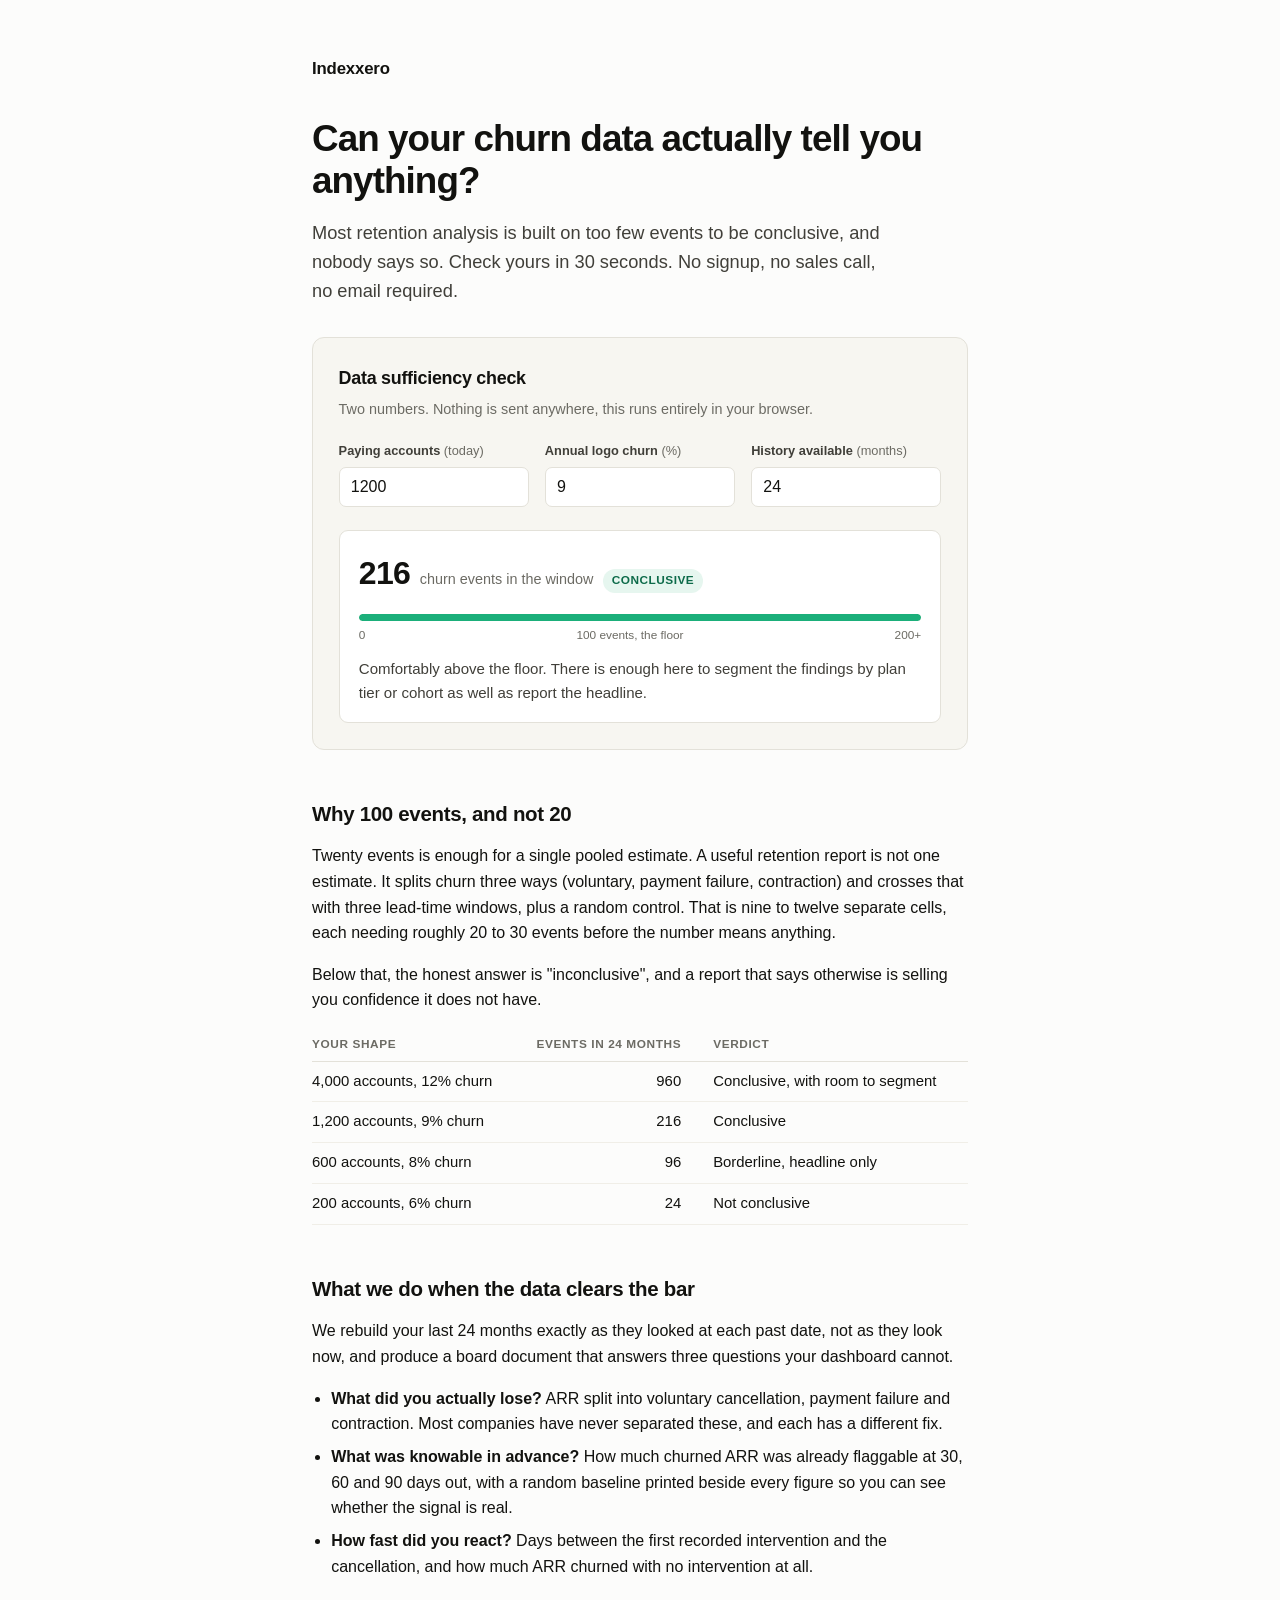
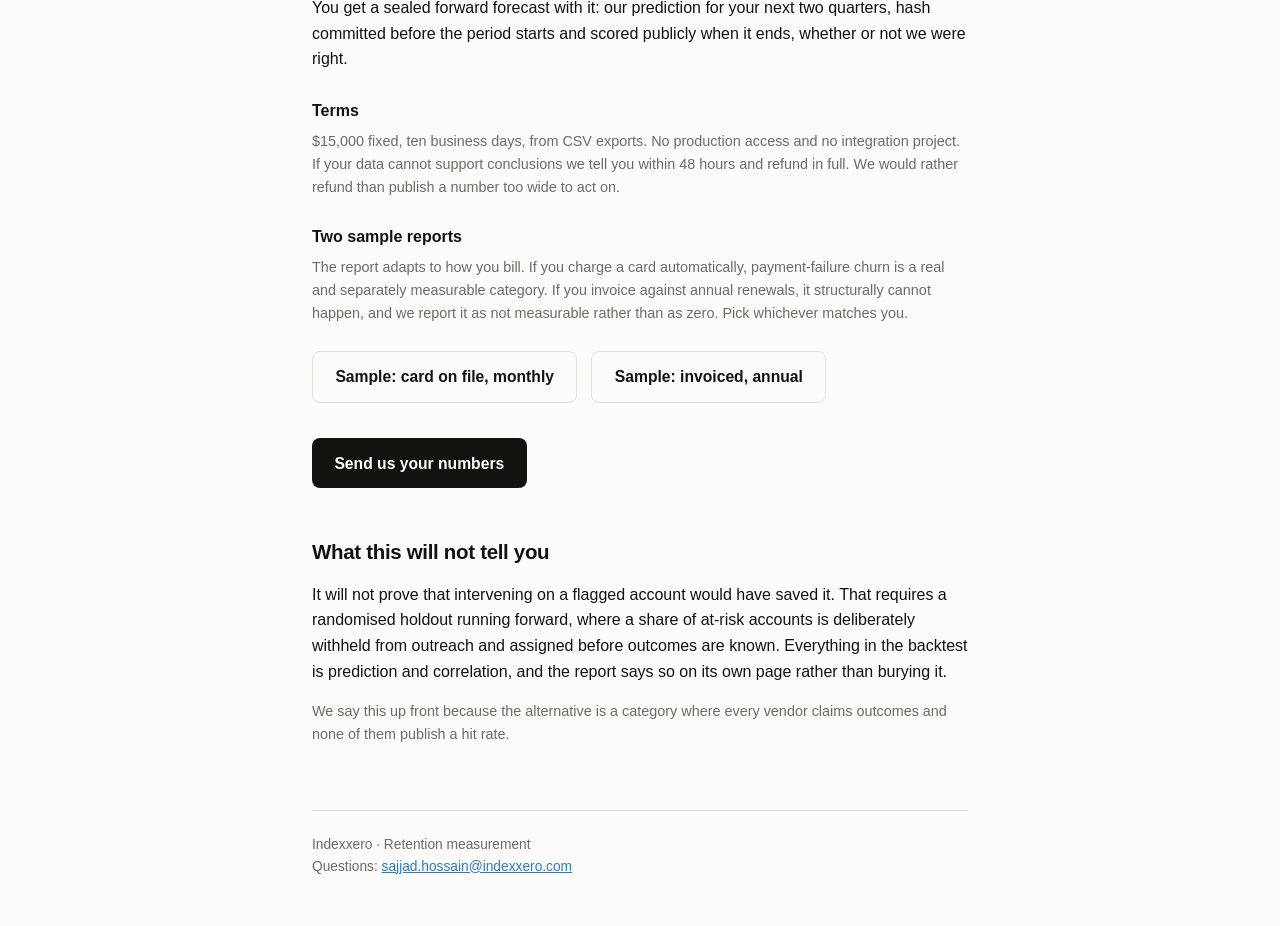
==== index.html @ 44b8d6c2 "Retention data check and the as-of demonstration Two static pages, no build step and no backend.    " ====
<!DOCTYPE html>
<html lang="en">
<head>
<meta charset="utf-8">
<meta name="viewport" content="width=device-width, initial-scale=1">
<title>Free Retention Data Check | Indexxero</title>
<meta name="description" content="Find out in 30 seconds whether your churn data can support a conclusive retention backtest. No signup, no sales call.">
<style>
  :root{
    --ink:#12120f; --ink-2:#403f39; --ink-3:#6c6b64;
    --rule:#e3e1d9; --rule-2:#f0eee7;
    --bg:#fcfcfb; --panel:#f7f6f1;
    --brand:#2a78d6; --good:#1baf7a; --warn:#eda100; --bad:#e34948;
  }
  *{box-sizing:border-box}
  body{
    margin:0; background:var(--bg); color:var(--ink);
    font:16px/1.6 ui-sans-serif,-apple-system,"Segoe UI",Roboto,Helvetica,Arial,sans-serif;
    -webkit-font-smoothing:antialiased;
  }
  .wrap{max-width:44rem; margin:0 auto; padding:0 1.5rem}
  header{padding:3.5rem 0 0}
  .brand{font-weight:700; letter-spacing:-.01em; font-size:1.05rem}
  h1{font-size:2.3rem; line-height:1.14; letter-spacing:-.025em; margin:2.2rem 0 1rem; font-weight:680}
  .lede{font-size:1.14rem; color:var(--ink-2); margin:0 0 2rem; max-width:36rem}
  h2{font-size:1.28rem; letter-spacing:-.015em; margin:3rem 0 .8rem; font-weight:650}
  h3{font-size:1rem; margin:1.6rem 0 .4rem; font-weight:650}
  p{margin:0 0 1rem}
  a{color:var(--brand)}

  .tool{
    background:var(--panel); border:1px solid var(--rule); border-radius:12px;
    padding:1.6rem; margin:2rem 0 2.5rem;
  }
  .tool h2{margin:0 0 .3rem; font-size:1.12rem}
  .tool .hint{color:var(--ink-3); font-size:.9rem; margin-bottom:1.3rem}
  .fields{display:flex; gap:1rem; flex-wrap:wrap}
  .field{flex:1 1 11rem}
  label{display:block; font-size:.8rem; font-weight:600; color:var(--ink-2); margin-bottom:.35rem}
  input[type=number]{
    width:100%; padding:.62rem .7rem; font-size:1rem; font-family:inherit;
    border:1px solid var(--rule); border-radius:7px; background:#fff; color:var(--ink);
  }
  input[type=number]:focus{outline:2px solid var(--brand); outline-offset:1px; border-color:var(--brand)}
  .unit{color:var(--ink-3); font-weight:400}

  .verdict{margin-top:1.4rem; padding:1.1rem 1.2rem; border-radius:9px; border:1px solid var(--rule); background:#fff}
  .verdict .row{display:flex; align-items:baseline; gap:.6rem; flex-wrap:wrap}
  .verdict .events{font-size:2rem; font-weight:680; letter-spacing:-.02em; font-variant-numeric:tabular-nums}
  .verdict .events-lab{color:var(--ink-3); font-size:.9rem}
  .tag{
    display:inline-block; padding:.16rem .55rem; border-radius:20px;
    font-size:.74rem; font-weight:700; letter-spacing:.04em; text-transform:uppercase;
  }
  .tag.go{background:#e6f6ef; color:#0d6b4a}
  .tag.thin{background:#fdf4e3; color:#7d5500}
  .tag.no{background:#fdeceb; color:#9c2726}
  .verdict p{margin:.7rem 0 0; font-size:.94rem; color:var(--ink-2)}
  .bar{height:7px; border-radius:4px; background:var(--rule-2); margin-top:.9rem; overflow:hidden}
  .bar span{display:block; height:100%; border-radius:4px; background:var(--brand); transition:width .28s ease}
  .scale{display:flex; justify-content:space-between; font-size:.74rem; color:var(--ink-3); margin-top:.35rem}

  ul{margin:.5rem 0 1rem; padding-left:1.2rem}
  li{margin-bottom:.45rem}
  .fine{font-size:.9rem; color:var(--ink-3)}

  .cta{
    display:inline-block; background:var(--ink); color:#fff; text-decoration:none;
    padding:.78rem 1.4rem; border-radius:8px; font-weight:600; font-size:.98rem; margin-top:.4rem;
  }
  .cta:hover{background:#000}
  .cta.secondary{background:transparent; color:var(--ink); border:1px solid var(--rule); margin-right:.6rem}
  .cta+.cta{margin-left:0}

  table{width:100%; border-collapse:collapse; margin:1rem 0 1.4rem; font-size:.93rem}
  th{text-align:left; font-size:.74rem; text-transform:uppercase; letter-spacing:.05em;
     color:var(--ink-3); border-bottom:1px solid var(--rule); padding:.4rem .6rem .4rem 0}
  td{padding:.5rem .6rem .5rem 0; border-bottom:1px solid var(--rule-2)}
  th.num, td.num{text-align:right; font-variant-numeric:tabular-nums; padding-right:2rem}

  footer{margin:4rem 0 3rem; padding-top:1.4rem; border-top:1px solid var(--rule);
         font-size:.86rem; color:var(--ink-3)}
  @media (max-width:520px){ h1{font-size:1.85rem} .fields{flex-direction:column} }
</style>
</head>
<body>
<div class="wrap">

<header>
  <div class="brand">Indexxero</div>
  <h1>Can your churn data actually tell you anything?</h1>
  <p class="lede">
    Most retention analysis is built on too few events to be conclusive, and nobody says so.
    Check yours in 30 seconds. No signup, no sales call, no email required.
  </p>
</header>

<div class="tool">
  <h2>Data sufficiency check</h2>
  <p class="hint">Two numbers. Nothing is sent anywhere, this runs entirely in your browser.</p>
  <div class="fields">
    <div class="field">
      <label for="accounts">Paying accounts <span class="unit">(today)</span></label>
      <input type="number" id="accounts" value="1200" min="1" step="10" inputmode="numeric">
    </div>
    <div class="field">
      <label for="churn">Annual logo churn <span class="unit">(%)</span></label>
      <input type="number" id="churn" value="9" min="0" max="100" step="0.5" inputmode="decimal">
    </div>
    <div class="field">
      <label for="months">History available <span class="unit">(months)</span></label>
      <input type="number" id="months" value="24" min="1" max="60" step="1" inputmode="numeric">
    </div>
  </div>

  <div class="verdict" id="verdict" aria-live="polite">
    <div class="row">
      <span class="events" id="events">216</span>
      <span class="events-lab">churn events in the window</span>
      <span class="tag go" id="tag">Conclusive</span>
    </div>
    <div class="bar"><span id="bar" style="width:100%"></span></div>
    <div class="scale"><span>0</span><span>100 events, the floor</span><span>200+</span></div>
    <p id="explain"></p>
  </div>
</div>

<h2>Why 100 events, and not 20</h2>
<p>
  Twenty events is enough for a single pooled estimate. A useful retention report is not one estimate.
  It splits churn three ways (voluntary, payment failure, contraction) and crosses that with three
  lead-time windows, plus a random control. That is nine to twelve separate cells, each needing
  roughly 20 to 30 events before the number means anything.
</p>
<p>
  Below that, the honest answer is "inconclusive", and a report that says otherwise is selling you
  confidence it does not have.
</p>

<table>
  <thead><tr><th>Your shape</th><th class="num">Events in 24 months</th><th>Verdict</th></tr></thead>
  <tbody>
    <tr><td>4,000 accounts, 12% churn</td><td class="num">960</td><td>Conclusive, with room to segment</td></tr>
    <tr><td>1,200 accounts, 9% churn</td><td class="num">216</td><td>Conclusive</td></tr>
    <tr><td>600 accounts, 8% churn</td><td class="num">96</td><td>Borderline, headline only</td></tr>
    <tr><td>200 accounts, 6% churn</td><td class="num">24</td><td>Not conclusive</td></tr>
  </tbody>
</table>

<h2>What we do when the data clears the bar</h2>
<p>
  We rebuild your last 24 months exactly as they looked at each past date, not as they look now, and
  produce a board document that answers three questions your dashboard cannot.
</p>
<ul>
  <li><strong>What did you actually lose?</strong> ARR split into voluntary cancellation, payment
      failure and contraction. Most companies have never separated these, and each has a different fix.</li>
  <li><strong>What was knowable in advance?</strong> How much churned ARR was already flaggable at 30,
      60 and 90 days out, with a random baseline printed beside every figure so you can see whether the
      signal is real.</li>
  <li><strong>How fast did you react?</strong> Days between the first recorded intervention and the
      cancellation, and how much ARR churned with no intervention at all.</li>
</ul>
<p>
  You get a sealed forward forecast with it: our prediction for your next two quarters, hash committed
  before the period starts and scored publicly when it ends, whether or not we were right.
</p>

<h3>Terms</h3>
<p class="fine">
  $15,000 fixed, ten business days, from CSV exports. No production access and no integration project.
  If your data cannot support conclusions we tell you within 48 hours and refund in full. We would
  rather refund than publish a number too wide to act on.
</p>

<h3>Two sample reports</h3>
<p class="fine" style="margin-bottom:1rem">
  The report adapts to how you bill. If you charge a card automatically, payment-failure churn is a real
  and separately measurable category. If you invoice against annual renewals, it structurally cannot
  happen, and we report it as not measurable rather than as zero. Pick whichever matches you.
</p>
<p style="margin-top:1.2rem">
  <a class="cta secondary" href="./Sample-Retention-Backtest.pdf">Sample: card on file, monthly</a>
  <a class="cta secondary" href="./Sample-Retention-Backtest-Invoice-Billed.pdf">Sample: invoiced, annual</a>
</p>

<p style="margin-top:1.8rem">
  <a class="cta" href="mailto:sajjad.hossain@indexxero.com?subject=Retention%20backtest%20enquiry&amp;body=Accounts%3A%20%0AAnnual%20logo%20churn%3A%20%0ABilling%20system%3A%20%0ACRM%3A%20">Send us your numbers</a>
</p>

<h2>What this will not tell you</h2>
<p>
  It will not prove that intervening on a flagged account would have saved it. That requires a
  randomised holdout running forward, where a share of at-risk accounts is deliberately withheld from
  outreach and assigned before outcomes are known. Everything in the backtest is prediction and
  correlation, and the report says so on its own page rather than burying it.
</p>
<p class="fine">
  We say this up front because the alternative is a category where every vendor claims outcomes and
  none of them publish a hit rate.
</p>

<footer>
  Indexxero · Retention measurement<br>
  Questions: <a href="mailto:sajjad.hossain@indexxero.com">sajjad.hossain@indexxero.com</a>
</footer>

</div>

<script>
(function(){
  var a=document.getElementById('accounts'),
      c=document.getElementById('churn'),
      m=document.getElementById('months'),
      ev=document.getElementById('events'),
      tag=document.getElementById('tag'),
      bar=document.getElementById('bar'),
      ex=document.getElementById('explain');

  function calc(){
    var accounts=Math.max(0,+a.value||0),
        churn=Math.max(0,+c.value||0)/100,
        months=Math.max(1,+m.value||24),
        events=Math.round(accounts*churn*(months/12));

    ev.textContent=events.toLocaleString();
    bar.style.width=Math.min(100,(events/200)*100)+'%';

    var cls,label,text;
    if(events>=200){
      cls='go'; label='Conclusive';
      text='Comfortably above the floor. There is enough here to segment the findings by plan tier or '
         + 'cohort as well as report the headline.';
      bar.style.background='#1baf7a';
    } else if(events>=100){
      cls='go'; label='Conclusive';
      text='Above the floor. Every cell in the report should be reportable, though segmenting further '
         + 'than the headline split may thin out.';
      bar.style.background='#2a78d6';
    } else if(events>=50){
      cls='thin'; label='Borderline';
      text='Enough for a headline finding, not enough to split three ways across three lead times. '
         + 'We would run it and tell you plainly which cells are too thin to report, or refund if too many are.';
      bar.style.background='#eda100';
    } else {
      cls='no'; label='Not conclusive';
      text='Below what any honest method can work with. A report on '+events+' events would be a story, '
         + 'not a measurement. Come back when the book is larger, or when you have more history.';
      bar.style.background='#e34948';
    }
    tag.className='tag '+cls;
    tag.textContent=label;
    ex.textContent=text;
  }
  [a,c,m].forEach(function(el){ el.addEventListener('input',calc); });
  calc();
})();
</script>
</body>
</html>
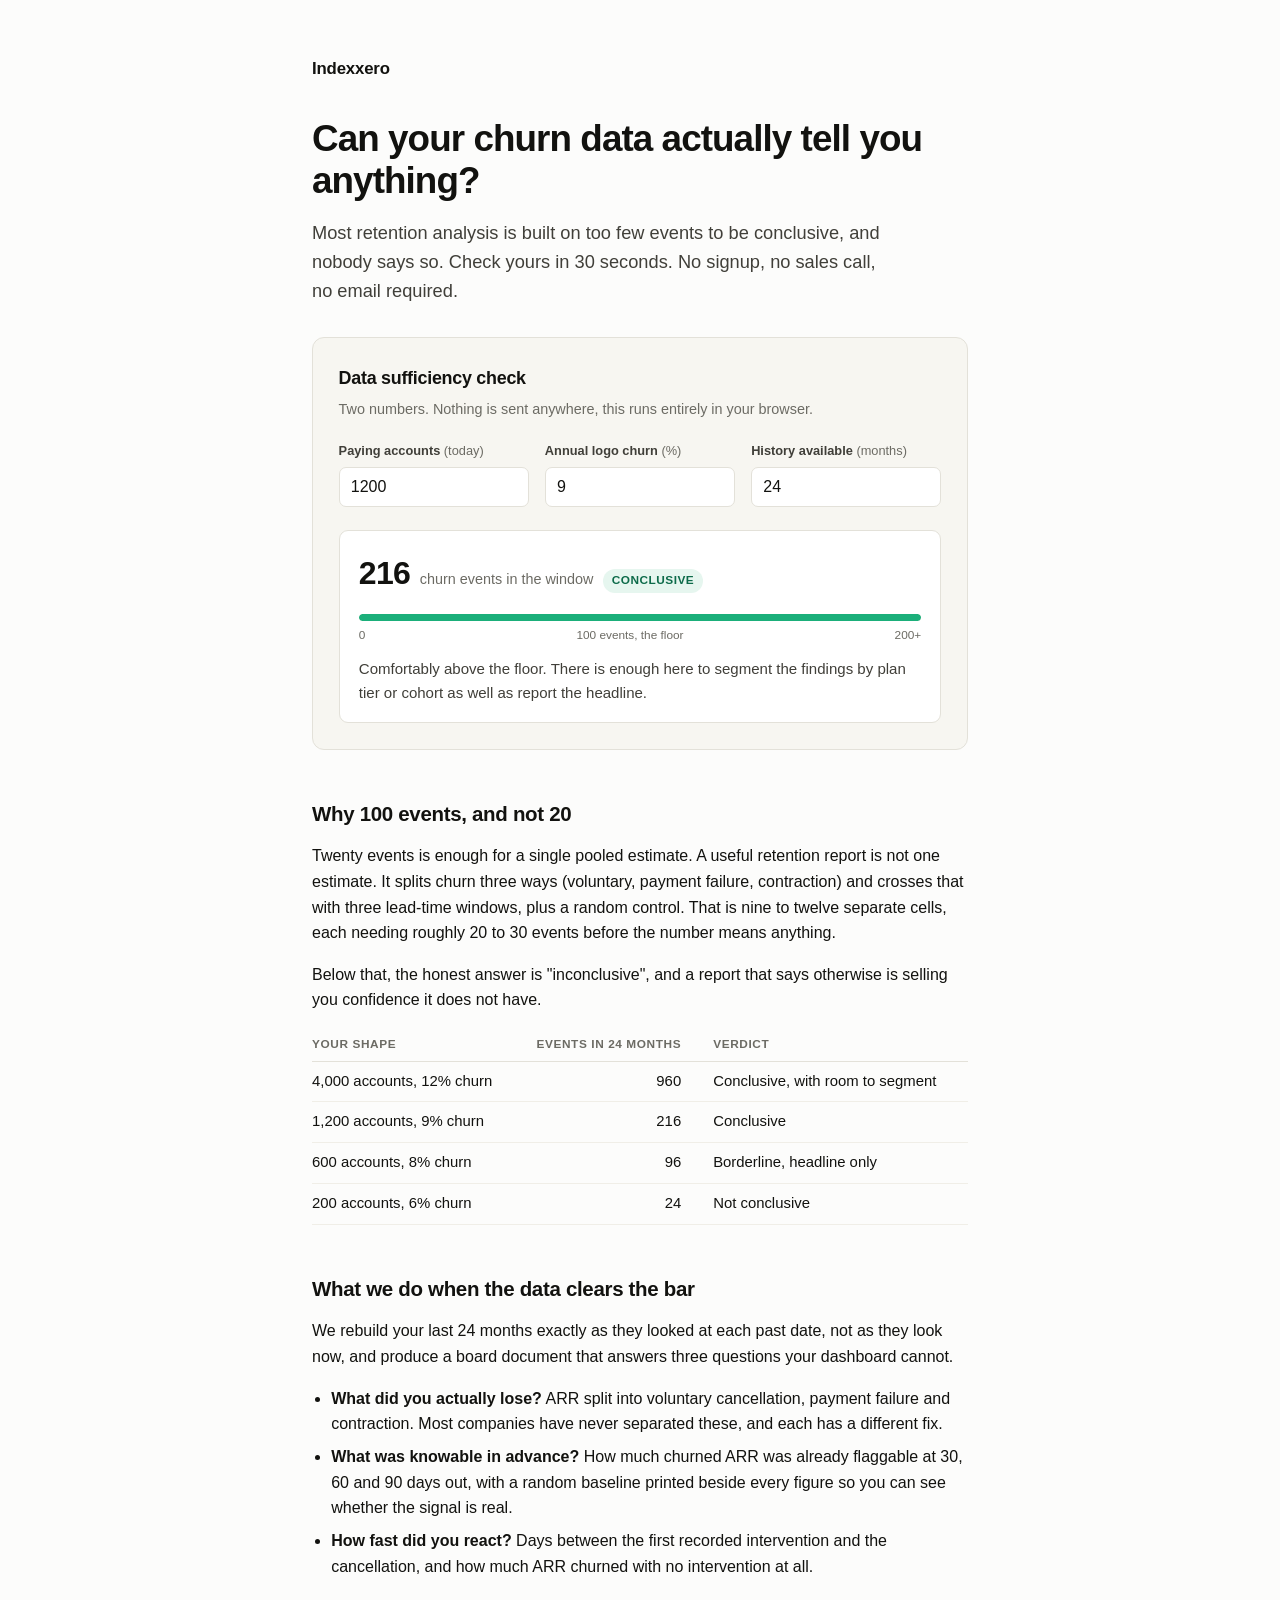
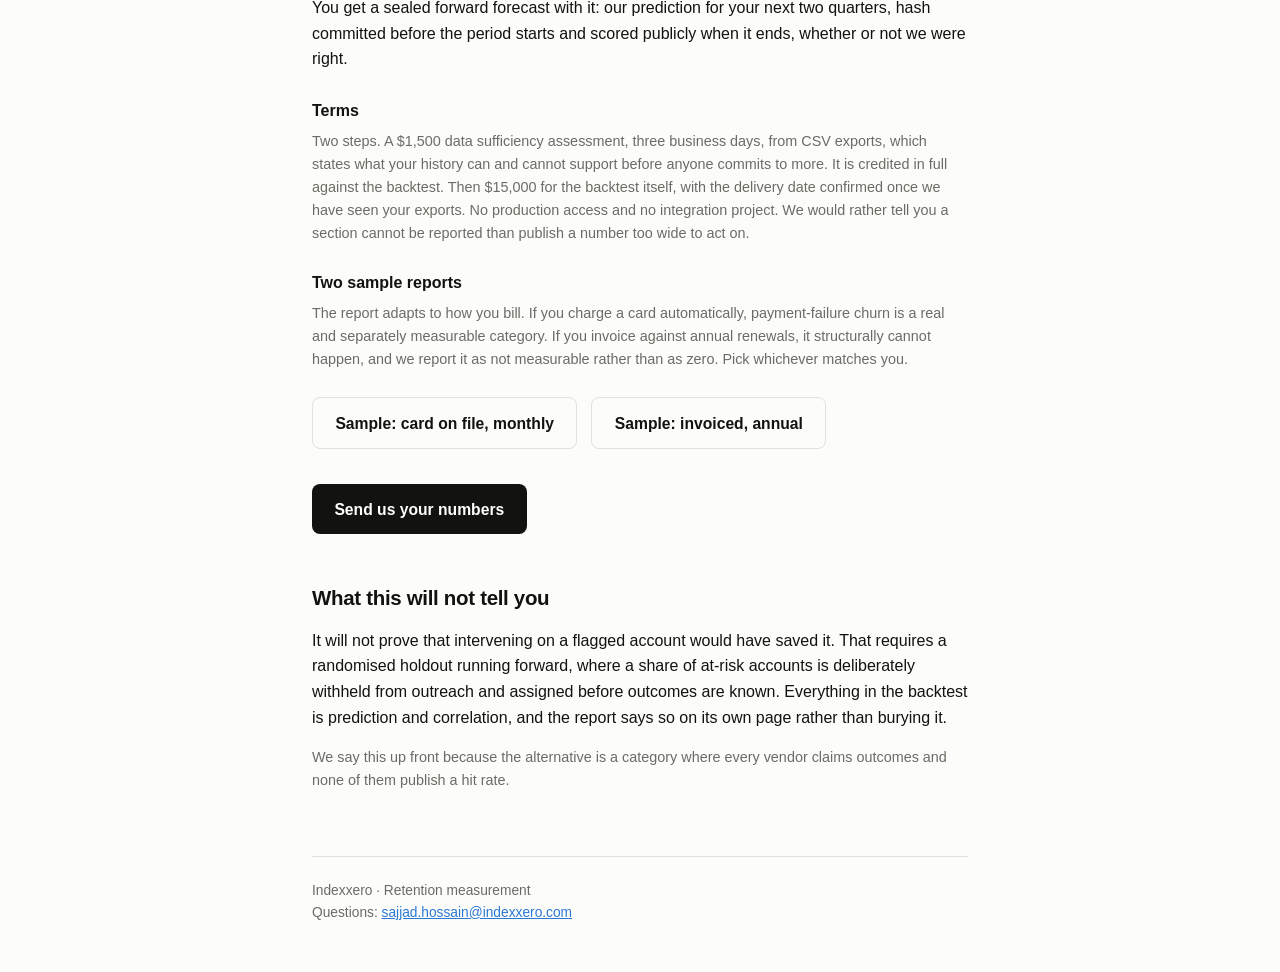
==== commit dff6c88d: "Remove the refund promise and the ten day delivery from Terms The deployed page still carried two cl" ====
--- a/index.html
+++ b/index.html
@@ -168,9 +168,9 @@
 
 <h3>Terms</h3>
 <p class="fine">
-  $15,000 fixed, ten business days, from CSV exports. No production access and no integration project.
-  If your data cannot support conclusions we tell you within 48 hours and refund in full. We would
-  rather refund than publish a number too wide to act on.
+  Two steps. A $1,500 data sufficiency assessment, three business days, from CSV exports, which states what your history can and cannot support before anyone commits to more. It is credited in full against the backtest. Then $15,000 for the backtest itself, with the delivery date confirmed once we have seen your exports. No production access and no integration project.
+  We would
+  rather tell you a section cannot be reported than publish a number too wide to act on.
 </p>
 
 <h3>Two sample reports</h3>
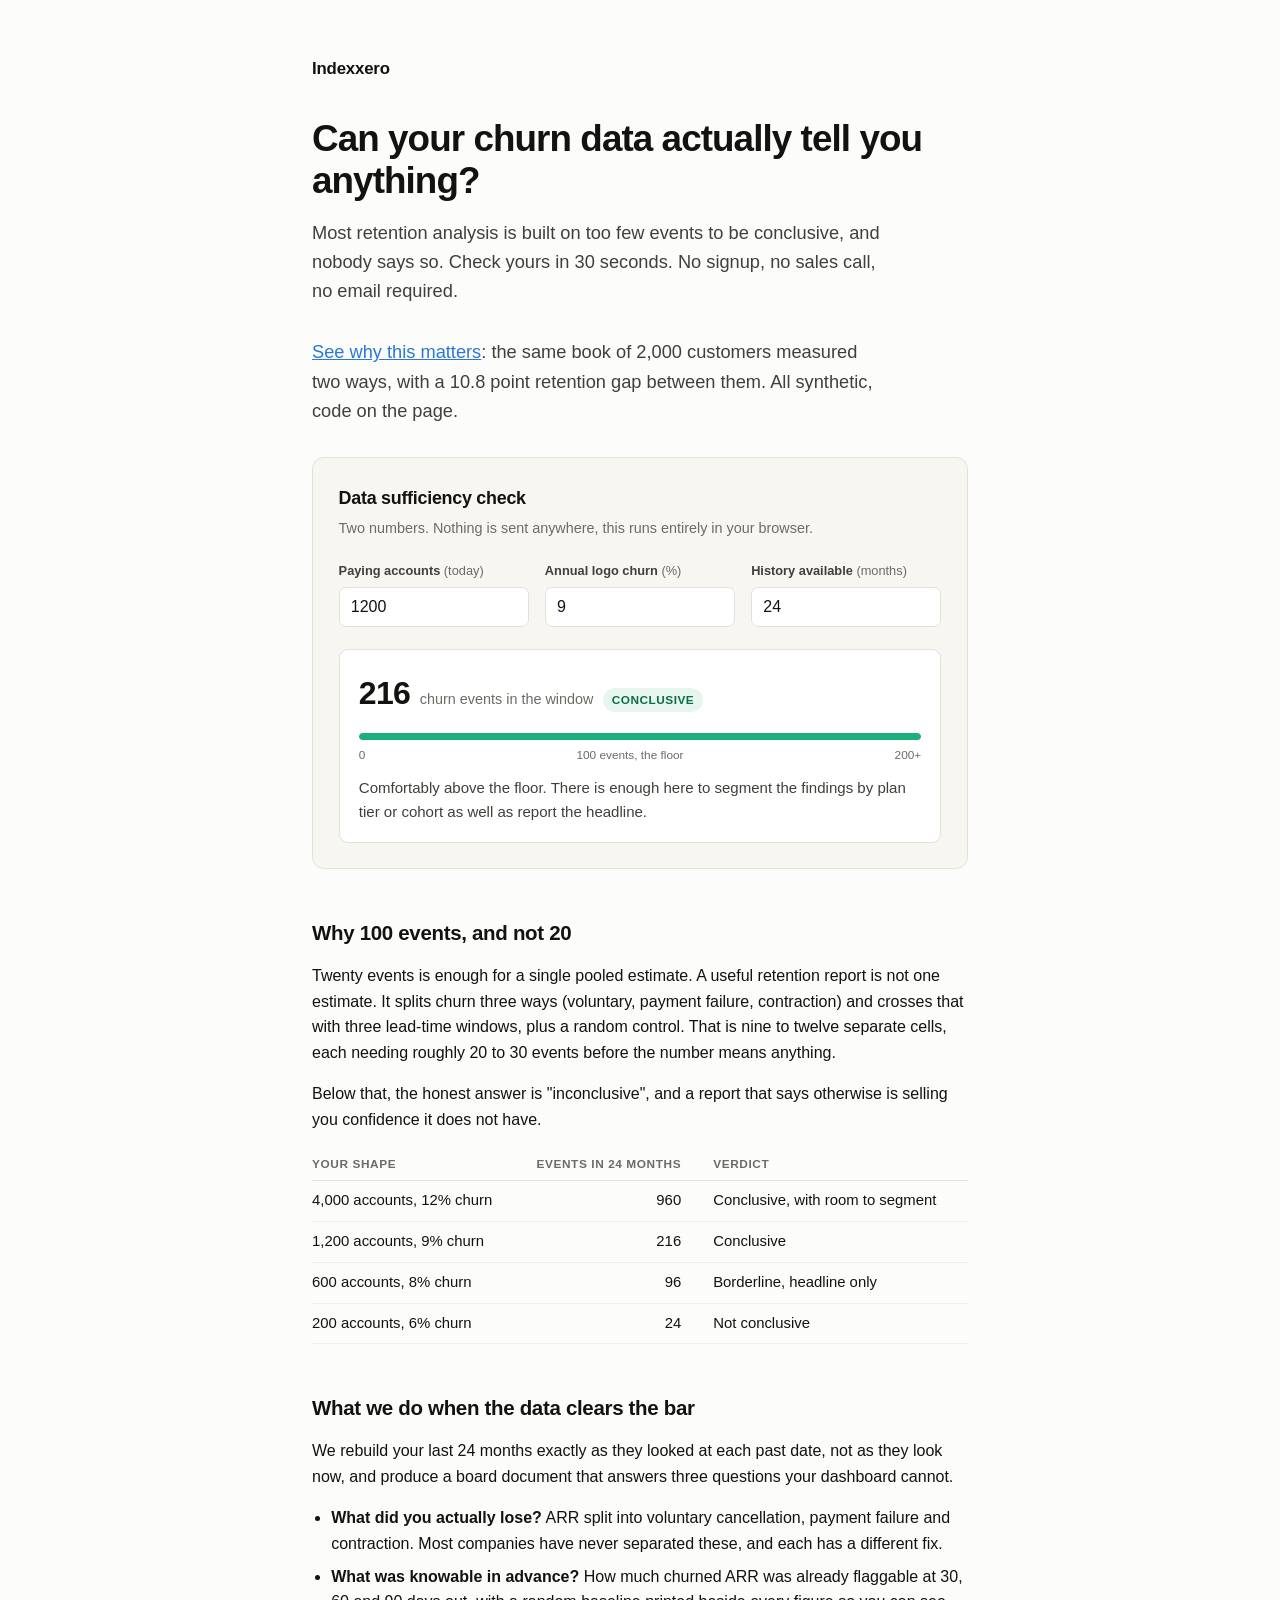
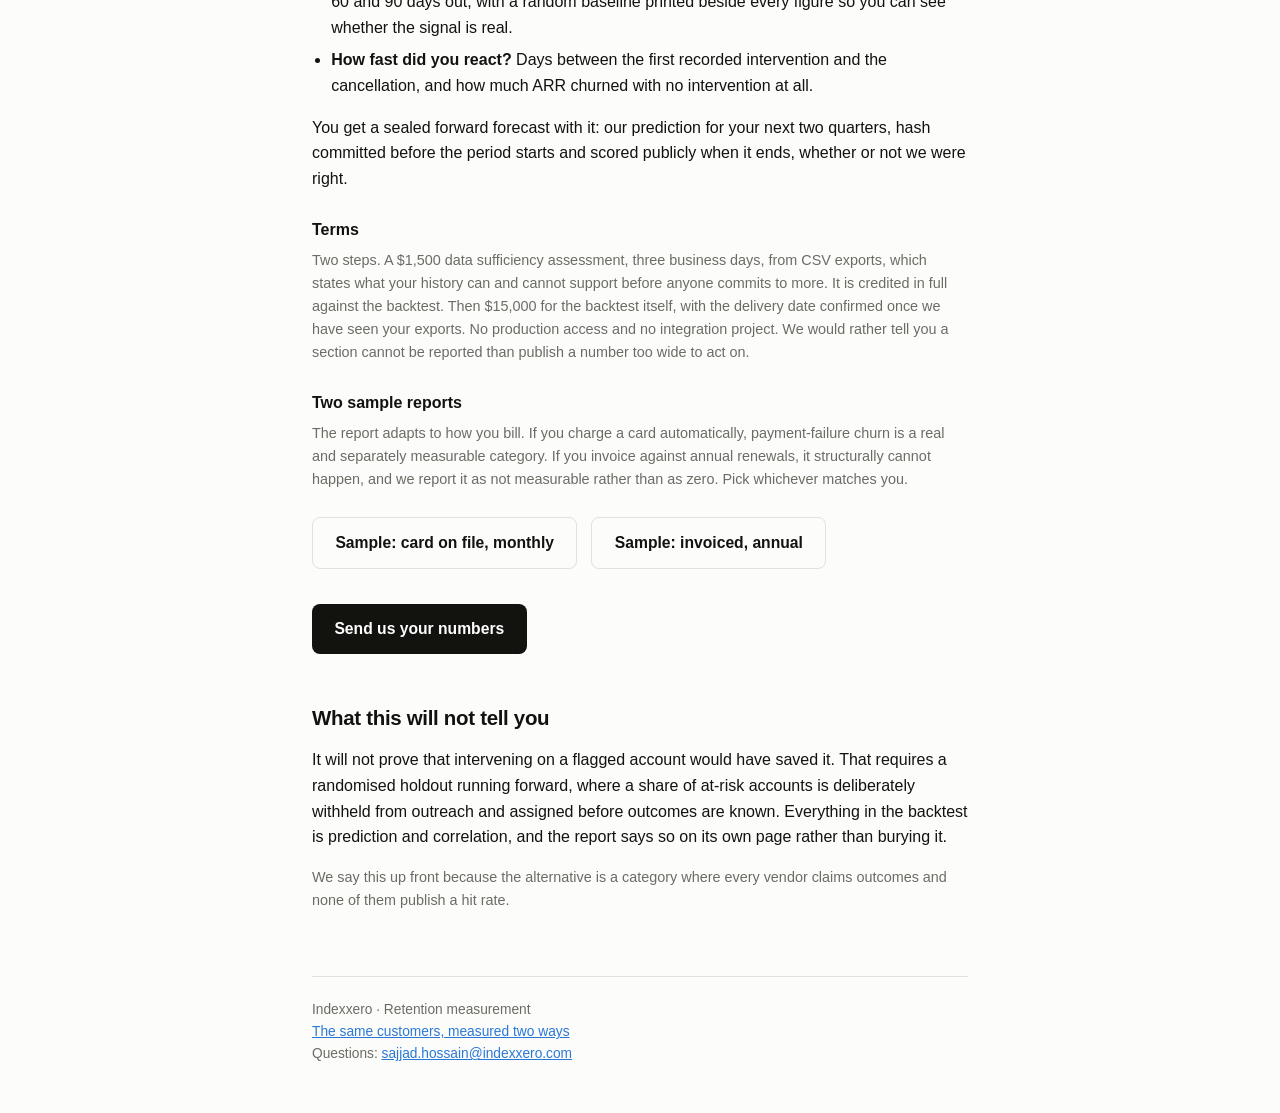
==== commit 8a890a0c: "previews, sitemap, robots, structured data" ====
--- a/index.html
+++ b/index.html
@@ -3,6 +3,19 @@
 <head>
 <meta charset="utf-8">
 <meta name="viewport" content="width=device-width, initial-scale=1">
+<link rel="canonical" href="https://measure.indexxero.com/index.html">
+<meta property="og:type" content="website">
+<meta property="og:site_name" content="Indexxero">
+<meta property="og:title" content="Free retention data check">
+<meta property="og:description" content="Find out in thirty seconds whether your churn data can support a conclusive retention backtest. Computes in your browser, nothing is uploaded.">
+<meta property="og:url" content="https://measure.indexxero.com/index.html">
+<meta property="og:image" content="https://measure.indexxero.com/og-indexxero.png">
+<meta property="og:image:width" content="1200">
+<meta property="og:image:height" content="630">
+<meta name="twitter:card" content="summary_large_image">
+<meta name="twitter:title" content="Free retention data check">
+<meta name="twitter:description" content="Find out in thirty seconds whether your churn data can support a conclusive retention backtest. Computes in your browser, nothing is uploaded.">
+<meta name="twitter:image" content="https://measure.indexxero.com/og-indexxero.png">
 <title>Free Retention Data Check | Indexxero</title>
 <meta name="description" content="Find out in 30 seconds whether your churn data can support a conclusive retention backtest. No signup, no sales call.">
 <style>
@@ -93,6 +106,10 @@
     Most retention analysis is built on too few events to be conclusive, and nobody says so.
     Check yours in 30 seconds. No signup, no sales call, no email required.
   </p>
+  <p class="lede" style="margin-top:1rem">
+    <a href="./proof.html">See why this matters</a>: the same book of 2,000 customers measured two ways,
+    with a 10.8 point retention gap between them. All synthetic, code on the page.
+  </p>
 </header>
 
 <div class="tool">
@@ -168,9 +185,12 @@
 
 <h3>Terms</h3>
 <p class="fine">
-  Two steps. A $1,500 data sufficiency assessment, three business days, from CSV exports, which states what your history can and cannot support before anyone commits to more. It is credited in full against the backtest. Then $15,000 for the backtest itself, with the delivery date confirmed once we have seen your exports. No production access and no integration project.
-  We would
-  rather tell you a section cannot be reported than publish a number too wide to act on.
+  Two steps. A $1,500 data sufficiency assessment, three business days, from CSV exports, which states
+  what your history can and cannot support before anyone commits to more. It is credited in full against
+  the backtest. Then $15,000 for the backtest itself, with the delivery date confirmed once we have seen
+  your exports. No production access and no
+  integration project. We would rather tell you a section cannot be reported than publish a number too
+  wide to act on.
 </p>
 
 <h3>Two sample reports</h3>
@@ -202,6 +222,7 @@
 
 <footer>
   Indexxero · Retention measurement<br>
+  <a href="./proof.html">The same customers, measured two ways</a><br>
   Questions: <a href="mailto:sajjad.hossain@indexxero.com">sajjad.hossain@indexxero.com</a>
 </footer>
 
@@ -240,7 +261,7 @@
     } else if(events>=50){
       cls='thin'; label='Borderline';
       text='Enough for a headline finding, not enough to split three ways across three lead times. '
-         + 'We would run it and tell you plainly which cells are too thin to report, or refund if too many are.';
+         + 'The $1,500 sufficiency assessment would establish exactly which cells are reportable before you commit to the backtest.';
       bar.style.background='#eda100';
     } else {
       cls='no'; label='Not conclusive';
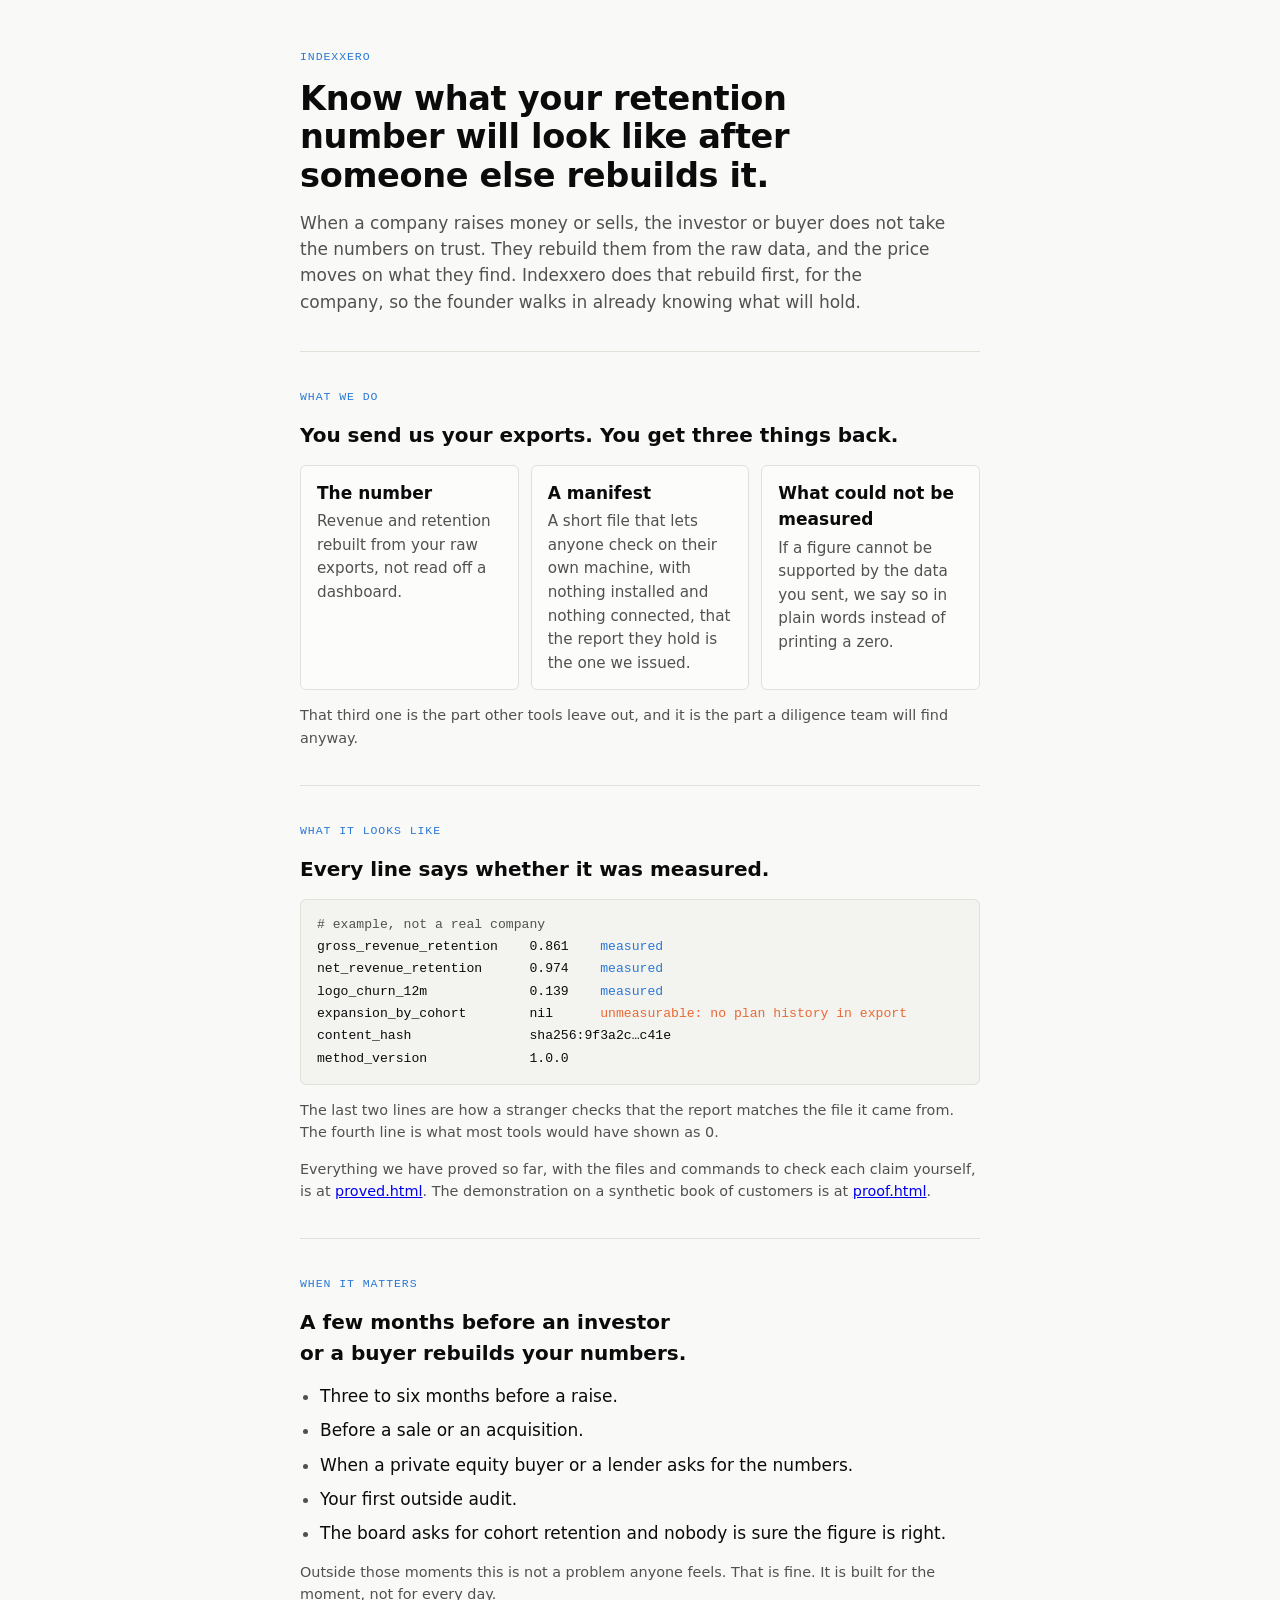
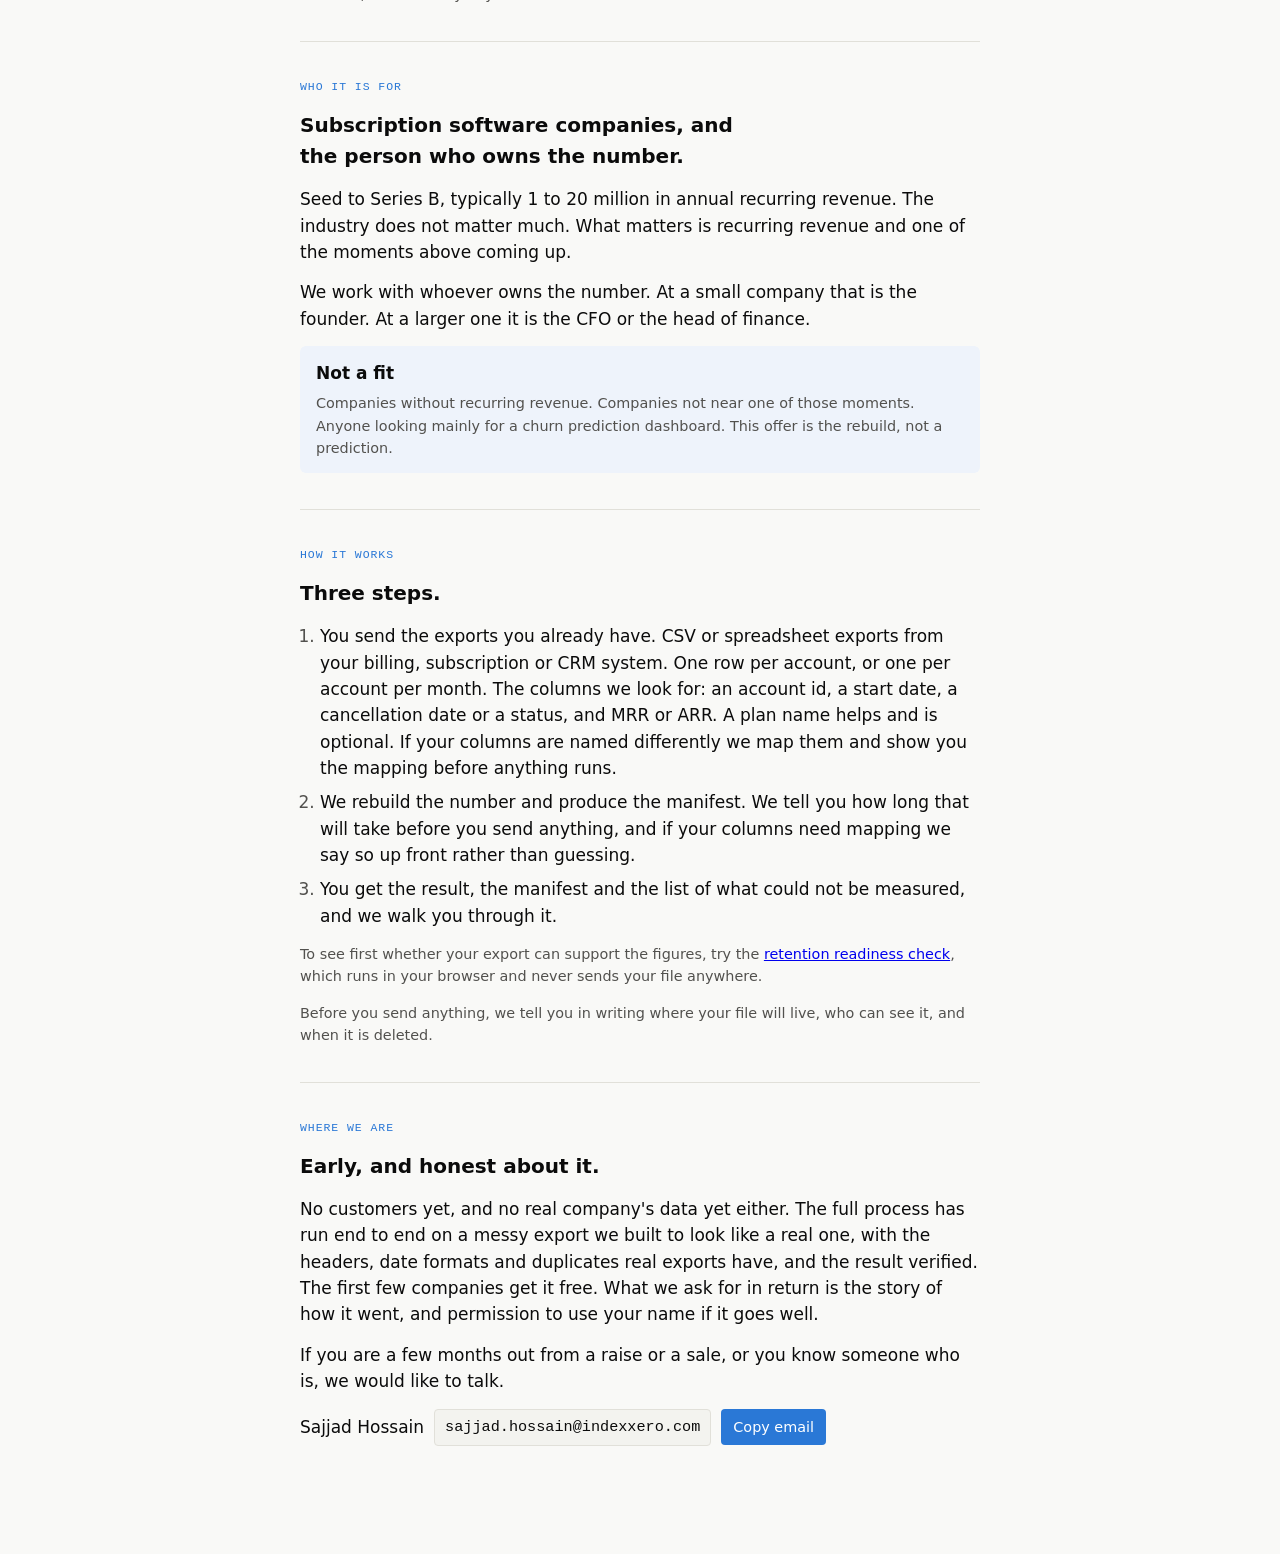
==== commit f65bd7ed: "Retire the churn era home page, add the retention readiness check" ====
--- a/index.html
+++ b/index.html
@@ -3,279 +3,14 @@
 <head>
 <meta charset="utf-8">
 <meta name="viewport" content="width=device-width, initial-scale=1">
-<link rel="canonical" href="https://measure.indexxero.com/index.html">
-<meta property="og:type" content="website">
-<meta property="og:site_name" content="Indexxero">
-<meta property="og:title" content="Free retention data check">
-<meta property="og:description" content="Find out in thirty seconds whether your churn data can support a conclusive retention backtest. Computes in your browser, nothing is uploaded.">
-<meta property="og:url" content="https://measure.indexxero.com/index.html">
-<meta property="og:image" content="https://measure.indexxero.com/og-indexxero.png">
-<meta property="og:image:width" content="1200">
-<meta property="og:image:height" content="630">
-<meta name="twitter:card" content="summary_large_image">
-<meta name="twitter:title" content="Free retention data check">
-<meta name="twitter:description" content="Find out in thirty seconds whether your churn data can support a conclusive retention backtest. Computes in your browser, nothing is uploaded.">
-<meta name="twitter:image" content="https://measure.indexxero.com/og-indexxero.png">
-<title>Free Retention Data Check | Indexxero</title>
-<meta name="description" content="Find out in 30 seconds whether your churn data can support a conclusive retention backtest. No signup, no sales call.">
-<style>
-  :root{
-    --ink:#12120f; --ink-2:#403f39; --ink-3:#6c6b64;
-    --rule:#e3e1d9; --rule-2:#f0eee7;
-    --bg:#fcfcfb; --panel:#f7f6f1;
-    --brand:#2a78d6; --good:#1baf7a; --warn:#eda100; --bad:#e34948;
-  }
-  *{box-sizing:border-box}
-  body{
-    margin:0; background:var(--bg); color:var(--ink);
-    font:16px/1.6 ui-sans-serif,-apple-system,"Segoe UI",Roboto,Helvetica,Arial,sans-serif;
-    -webkit-font-smoothing:antialiased;
-  }
-  .wrap{max-width:44rem; margin:0 auto; padding:0 1.5rem}
-  header{padding:3.5rem 0 0}
-  .brand{font-weight:700; letter-spacing:-.01em; font-size:1.05rem}
-  h1{font-size:2.3rem; line-height:1.14; letter-spacing:-.025em; margin:2.2rem 0 1rem; font-weight:680}
-  .lede{font-size:1.14rem; color:var(--ink-2); margin:0 0 2rem; max-width:36rem}
-  h2{font-size:1.28rem; letter-spacing:-.015em; margin:3rem 0 .8rem; font-weight:650}
-  h3{font-size:1rem; margin:1.6rem 0 .4rem; font-weight:650}
-  p{margin:0 0 1rem}
-  a{color:var(--brand)}
-
-  .tool{
-    background:var(--panel); border:1px solid var(--rule); border-radius:12px;
-    padding:1.6rem; margin:2rem 0 2.5rem;
-  }
-  .tool h2{margin:0 0 .3rem; font-size:1.12rem}
-  .tool .hint{color:var(--ink-3); font-size:.9rem; margin-bottom:1.3rem}
-  .fields{display:flex; gap:1rem; flex-wrap:wrap}
-  .field{flex:1 1 11rem}
-  label{display:block; font-size:.8rem; font-weight:600; color:var(--ink-2); margin-bottom:.35rem}
-  input[type=number]{
-    width:100%; padding:.62rem .7rem; font-size:1rem; font-family:inherit;
-    border:1px solid var(--rule); border-radius:7px; background:#fff; color:var(--ink);
-  }
-  input[type=number]:focus{outline:2px solid var(--brand); outline-offset:1px; border-color:var(--brand)}
-  .unit{color:var(--ink-3); font-weight:400}
-
-  .verdict{margin-top:1.4rem; padding:1.1rem 1.2rem; border-radius:9px; border:1px solid var(--rule); background:#fff}
-  .verdict .row{display:flex; align-items:baseline; gap:.6rem; flex-wrap:wrap}
-  .verdict .events{font-size:2rem; font-weight:680; letter-spacing:-.02em; font-variant-numeric:tabular-nums}
-  .verdict .events-lab{color:var(--ink-3); font-size:.9rem}
-  .tag{
-    display:inline-block; padding:.16rem .55rem; border-radius:20px;
-    font-size:.74rem; font-weight:700; letter-spacing:.04em; text-transform:uppercase;
-  }
-  .tag.go{background:#e6f6ef; color:#0d6b4a}
-  .tag.thin{background:#fdf4e3; color:#7d5500}
-  .tag.no{background:#fdeceb; color:#9c2726}
-  .verdict p{margin:.7rem 0 0; font-size:.94rem; color:var(--ink-2)}
-  .bar{height:7px; border-radius:4px; background:var(--rule-2); margin-top:.9rem; overflow:hidden}
-  .bar span{display:block; height:100%; border-radius:4px; background:var(--brand); transition:width .28s ease}
-  .scale{display:flex; justify-content:space-between; font-size:.74rem; color:var(--ink-3); margin-top:.35rem}
-
-  ul{margin:.5rem 0 1rem; padding-left:1.2rem}
-  li{margin-bottom:.45rem}
-  .fine{font-size:.9rem; color:var(--ink-3)}
-
-  .cta{
-    display:inline-block; background:var(--ink); color:#fff; text-decoration:none;
-    padding:.78rem 1.4rem; border-radius:8px; font-weight:600; font-size:.98rem; margin-top:.4rem;
-  }
-  .cta:hover{background:#000}
-  .cta.secondary{background:transparent; color:var(--ink); border:1px solid var(--rule); margin-right:.6rem}
-  .cta+.cta{margin-left:0}
-
-  table{width:100%; border-collapse:collapse; margin:1rem 0 1.4rem; font-size:.93rem}
-  th{text-align:left; font-size:.74rem; text-transform:uppercase; letter-spacing:.05em;
-     color:var(--ink-3); border-bottom:1px solid var(--rule); padding:.4rem .6rem .4rem 0}
-  td{padding:.5rem .6rem .5rem 0; border-bottom:1px solid var(--rule-2)}
-  th.num, td.num{text-align:right; font-variant-numeric:tabular-nums; padding-right:2rem}
-
-  footer{margin:4rem 0 3rem; padding-top:1.4rem; border-top:1px solid var(--rule);
-         font-size:.86rem; color:var(--ink-3)}
-  @media (max-width:520px){ h1{font-size:1.85rem} .fields{flex-direction:column} }
-</style>
+<title>Indexxero</title>
+<link rel="canonical" href="https://measure.indexxero.com/what-we-do.html">
+<meta name="robots" content="noindex, follow">
+<meta http-equiv="refresh" content="0; url=/what-we-do.html">
+<link rel="icon" href="/favicon.ico">
+<style>body{font:16px/1.5 system-ui,sans-serif;margin:3rem auto;max-width:34rem;padding:0 1rem;color:#12120f;background:#fcfcfb}</style>
 </head>
 <body>
-<div class="wrap">
-
-<header>
-  <div class="brand">Indexxero</div>
-  <h1>Can your churn data actually tell you anything?</h1>
-  <p class="lede">
-    Most retention analysis is built on too few events to be conclusive, and nobody says so.
-    Check yours in 30 seconds. No signup, no sales call, no email required.
-  </p>
-  <p class="lede" style="margin-top:1rem">
-    <a href="./proof.html">See why this matters</a>: the same book of 2,000 customers measured two ways,
-    with a 10.8 point retention gap between them. All synthetic, code on the page.
-  </p>
-</header>
-
-<div class="tool">
-  <h2>Data sufficiency check</h2>
-  <p class="hint">Two numbers. Nothing is sent anywhere, this runs entirely in your browser.</p>
-  <div class="fields">
-    <div class="field">
-      <label for="accounts">Paying accounts <span class="unit">(today)</span></label>
-      <input type="number" id="accounts" value="1200" min="1" step="10" inputmode="numeric">
-    </div>
-    <div class="field">
-      <label for="churn">Annual logo churn <span class="unit">(%)</span></label>
-      <input type="number" id="churn" value="9" min="0" max="100" step="0.5" inputmode="decimal">
-    </div>
-    <div class="field">
-      <label for="months">History available <span class="unit">(months)</span></label>
-      <input type="number" id="months" value="24" min="1" max="60" step="1" inputmode="numeric">
-    </div>
-  </div>
-
-  <div class="verdict" id="verdict" aria-live="polite">
-    <div class="row">
-      <span class="events" id="events">216</span>
-      <span class="events-lab">churn events in the window</span>
-      <span class="tag go" id="tag">Conclusive</span>
-    </div>
-    <div class="bar"><span id="bar" style="width:100%"></span></div>
-    <div class="scale"><span>0</span><span>100 events, the floor</span><span>200+</span></div>
-    <p id="explain"></p>
-  </div>
-</div>
-
-<h2>Why 100 events, and not 20</h2>
-<p>
-  Twenty events is enough for a single pooled estimate. A useful retention report is not one estimate.
-  It splits churn three ways (voluntary, payment failure, contraction) and crosses that with three
-  lead-time windows, plus a random control. That is nine to twelve separate cells, each needing
-  roughly 20 to 30 events before the number means anything.
-</p>
-<p>
-  Below that, the honest answer is "inconclusive", and a report that says otherwise is selling you
-  confidence it does not have.
-</p>
-
-<table>
-  <thead><tr><th>Your shape</th><th class="num">Events in 24 months</th><th>Verdict</th></tr></thead>
-  <tbody>
-    <tr><td>4,000 accounts, 12% churn</td><td class="num">960</td><td>Conclusive, with room to segment</td></tr>
-    <tr><td>1,200 accounts, 9% churn</td><td class="num">216</td><td>Conclusive</td></tr>
-    <tr><td>600 accounts, 8% churn</td><td class="num">96</td><td>Borderline, headline only</td></tr>
-    <tr><td>200 accounts, 6% churn</td><td class="num">24</td><td>Not conclusive</td></tr>
-  </tbody>
-</table>
-
-<h2>What we do when the data clears the bar</h2>
-<p>
-  We rebuild your last 24 months exactly as they looked at each past date, not as they look now, and
-  produce a board document that answers three questions your dashboard cannot.
-</p>
-<ul>
-  <li><strong>What did you actually lose?</strong> ARR split into voluntary cancellation, payment
-      failure and contraction. Most companies have never separated these, and each has a different fix.</li>
-  <li><strong>What was knowable in advance?</strong> How much churned ARR was already flaggable at 30,
-      60 and 90 days out, with a random baseline printed beside every figure so you can see whether the
-      signal is real.</li>
-  <li><strong>How fast did you react?</strong> Days between the first recorded intervention and the
-      cancellation, and how much ARR churned with no intervention at all.</li>
-</ul>
-<p>
-  You get a sealed forward forecast with it: our prediction for your next two quarters, hash committed
-  before the period starts and scored publicly when it ends, whether or not we were right.
-</p>
-
-<h3>Terms</h3>
-<p class="fine">
-  Two steps. A $1,500 data sufficiency assessment, three business days, from CSV exports, which states
-  what your history can and cannot support before anyone commits to more. It is credited in full against
-  the backtest. Then $15,000 for the backtest itself, with the delivery date confirmed once we have seen
-  your exports. No production access and no
-  integration project. We would rather tell you a section cannot be reported than publish a number too
-  wide to act on.
-</p>
-
-<h3>Two sample reports</h3>
-<p class="fine" style="margin-bottom:1rem">
-  The report adapts to how you bill. If you charge a card automatically, payment-failure churn is a real
-  and separately measurable category. If you invoice against annual renewals, it structurally cannot
-  happen, and we report it as not measurable rather than as zero. Pick whichever matches you.
-</p>
-<p style="margin-top:1.2rem">
-  <a class="cta secondary" href="./Sample-Retention-Backtest.pdf">Sample: card on file, monthly</a>
-  <a class="cta secondary" href="./Sample-Retention-Backtest-Invoice-Billed.pdf">Sample: invoiced, annual</a>
-</p>
-
-<p style="margin-top:1.8rem">
-  <a class="cta" href="mailto:sajjad.hossain@indexxero.com?subject=Retention%20backtest%20enquiry&amp;body=Accounts%3A%20%0AAnnual%20logo%20churn%3A%20%0ABilling%20system%3A%20%0ACRM%3A%20">Send us your numbers</a>
-</p>
-
-<h2>What this will not tell you</h2>
-<p>
-  It will not prove that intervening on a flagged account would have saved it. That requires a
-  randomised holdout running forward, where a share of at-risk accounts is deliberately withheld from
-  outreach and assigned before outcomes are known. Everything in the backtest is prediction and
-  correlation, and the report says so on its own page rather than burying it.
-</p>
-<p class="fine">
-  We say this up front because the alternative is a category where every vendor claims outcomes and
-  none of them publish a hit rate.
-</p>
-
-<footer>
-  Indexxero · Retention measurement<br>
-  <a href="./proof.html">The same customers, measured two ways</a><br>
-  Questions: <a href="mailto:sajjad.hossain@indexxero.com">sajjad.hossain@indexxero.com</a>
-</footer>
-
-</div>
-
-<script>
-(function(){
-  var a=document.getElementById('accounts'),
-      c=document.getElementById('churn'),
-      m=document.getElementById('months'),
-      ev=document.getElementById('events'),
-      tag=document.getElementById('tag'),
-      bar=document.getElementById('bar'),
-      ex=document.getElementById('explain');
-
-  function calc(){
-    var accounts=Math.max(0,+a.value||0),
-        churn=Math.max(0,+c.value||0)/100,
-        months=Math.max(1,+m.value||24),
-        events=Math.round(accounts*churn*(months/12));
-
-    ev.textContent=events.toLocaleString();
-    bar.style.width=Math.min(100,(events/200)*100)+'%';
-
-    var cls,label,text;
-    if(events>=200){
-      cls='go'; label='Conclusive';
-      text='Comfortably above the floor. There is enough here to segment the findings by plan tier or '
-         + 'cohort as well as report the headline.';
-      bar.style.background='#1baf7a';
-    } else if(events>=100){
-      cls='go'; label='Conclusive';
-      text='Above the floor. Every cell in the report should be reportable, though segmenting further '
-         + 'than the headline split may thin out.';
-      bar.style.background='#2a78d6';
-    } else if(events>=50){
-      cls='thin'; label='Borderline';
-      text='Enough for a headline finding, not enough to split three ways across three lead times. '
-         + 'The $1,500 sufficiency assessment would establish exactly which cells are reportable before you commit to the backtest.';
-      bar.style.background='#eda100';
-    } else {
-      cls='no'; label='Not conclusive';
-      text='Below what any honest method can work with. A report on '+events+' events would be a story, '
-         + 'not a measurement. Come back when the book is larger, or when you have more history.';
-      bar.style.background='#e34948';
-    }
-    tag.className='tag '+cls;
-    tag.textContent=label;
-    ex.textContent=text;
-  }
-  [a,c,m].forEach(function(el){ el.addEventListener('input',calc); });
-  calc();
-})();
-</script>
+<p>This page has moved. <a href="/what-we-do.html">What Indexxero does</a> explains the retention rebuild, and <a href="/proved.html">what we have proved</a> shows the checks you can run yourself.</p>
 </body>
 </html>
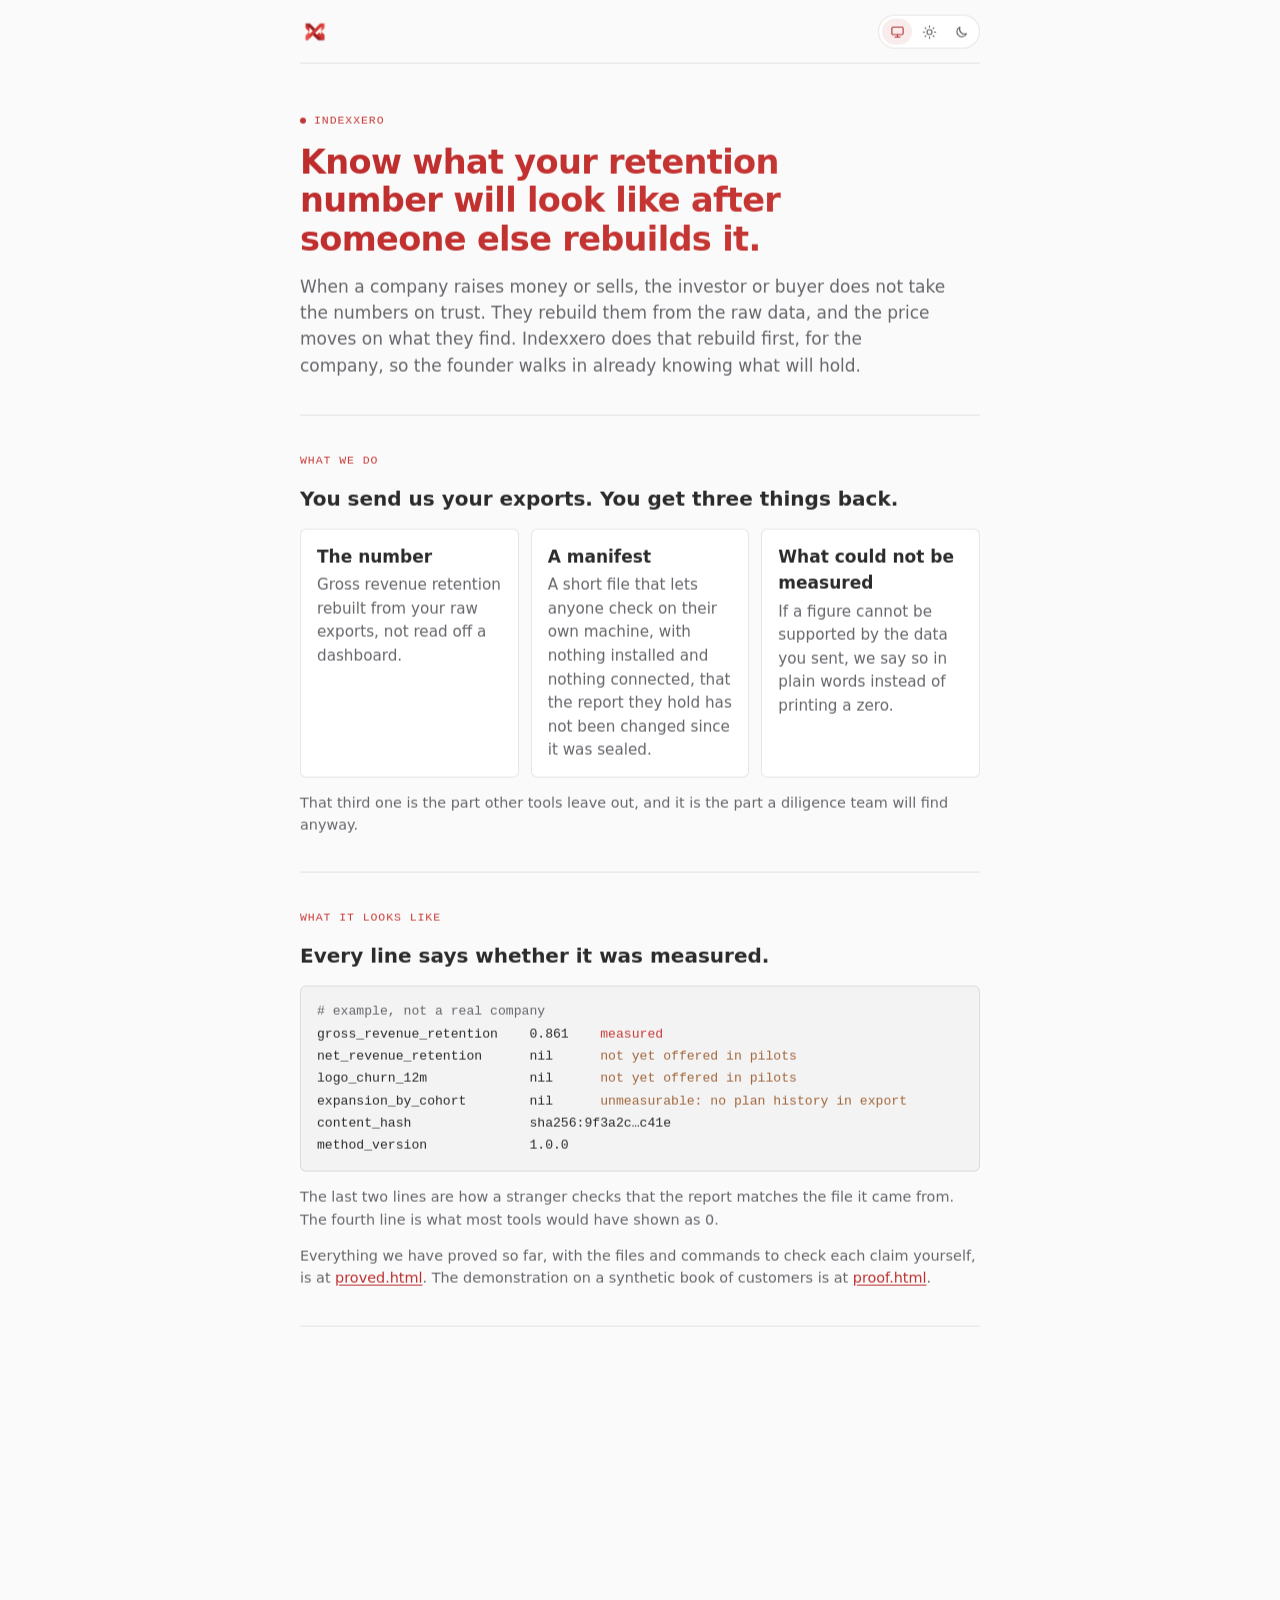
==== commit 056a155f: "measure: every page and download on indexxero.com's theme, dark and light; the diligence pack, the f" ====
--- a/index.html
+++ b/index.html
@@ -8,9 +8,14 @@
 <meta name="robots" content="noindex, follow">
 <meta http-equiv="refresh" content="0; url=/what-we-do.html">
 <link rel="icon" href="/favicon.ico">
-<style>body{font:16px/1.5 system-ui,sans-serif;margin:3rem auto;max-width:34rem;padding:0 1rem;color:#12120f;background:#fcfcfb}</style>
+<style>
+:root{--ix-width:34rem;}
+body{font:16px/1.5 var(--font-sans);margin:3rem auto;max-width:34rem;padding:0 1rem;color:var(--color-foreground);background:var(--color-background)}</style>
+<link rel="stylesheet" href="/assets/theme.css">
+<script src="/assets/theme.js"></script>
 </head>
-<body>
+<body class="ix-page">
+<div class="ix-bar"><a class="ix-logo" href="/what-we-do.html" aria-label="Indexxero"><img src="/assets/logo-red.png" alt="Indexxero" width="30" height="30"></a><div class="ix-toggle" role="group" aria-label="Colour theme"><button type="button" data-mode="system" aria-pressed="false" aria-label="Follow the device setting" title="Follow the device setting"><svg viewBox="0 0 24 24" aria-hidden="true"><rect x="3" y="4" width="18" height="12" rx="2"/><path d="M8 20h8M12 16v4"/></svg></button><button type="button" data-mode="light" aria-pressed="false" aria-label="Light theme" title="Light theme"><svg viewBox="0 0 24 24" aria-hidden="true"><circle cx="12" cy="12" r="4"/><path d="M12 2v2M12 20v2M4.9 4.9l1.4 1.4M17.7 17.7l1.4 1.4M2 12h2M20 12h2M4.9 19.1l1.4-1.4M17.7 6.3l1.4-1.4"/></svg></button><button type="button" data-mode="dark" aria-pressed="false" aria-label="Dark theme" title="Dark theme"><svg viewBox="0 0 24 24" aria-hidden="true"><path d="M20 14.5A8 8 0 0 1 9.5 4a8 8 0 1 0 10.5 10.5z"/></svg></button></div></div>
 <p>This page has moved. <a href="/what-we-do.html">What Indexxero does</a> explains the retention rebuild, and <a href="/proved.html">what we have proved</a> shows the checks you can run yourself.</p>
 </body>
 </html>
--- a/assets/theme.css
+++ b/assets/theme.css
@@ -0,0 +1,194 @@
+/* measure.indexxero.com theme. Built by build_theme.py from indexxero.com's globals.css;
+   the colour blocks, keyframes, card-lift and text-gradient-red below are copied from it as written. */
+
+/* copied: dark, the default */
+:root,
+[data-theme="dark"],
+.dark {
+
+  --color-background:    #0B0B0D;
+  --color-surface:       #141417;
+  --color-surface-2:     #1B1B1F;
+  --color-border:        rgba(255, 255, 255, 0.08);
+
+
+  --color-foreground:     #F0F0F2;
+  --color-text-secondary: #A8A8B0;
+  --color-text-muted:     #6E6E78;
+
+
+  --color-primary:        #DC4C47;
+  --color-primary-hover:  #C52A26;
+  --color-accent:         #E36C68;
+  --color-accent-soft:    rgba(220, 76, 71, 0.14);
+  --color-on-primary:     #FFFFFF;
+
+
+  --color-danger:    #E5484D;
+  --color-warning:   #C2783F;
+  --color-positive:  #5E8B7E;
+  --color-info:      #8A93A6;
+
+
+  --accent-color:    var(--color-primary);
+  --scrollbar-thumb: rgba(255, 255, 255, 0.12);
+  --font-sans: 'Inter', ui-sans-serif, system-ui;
+  --font-mono: 'Geist Mono', ui-monospace, SFMono-Regular;
+}
+
+/* copied: light */
+[data-theme="light"],
+:root.light {
+
+  --color-background:    #FAFAFA;
+  --color-surface:       #FFFFFF;
+  --color-surface-2:     #F2F2F3;
+  --color-border:        rgba(0, 0, 0, 0.10);
+
+
+  --color-foreground:     #1A1A1A;
+  --color-text-secondary: #5A5A60;
+  --color-text-muted:     #8A8A92;
+
+
+  --color-primary:        #B91C1C;
+  --color-primary-hover:  #991B1B;
+  --color-accent:         #C52A26;
+  --color-accent-soft:    rgba(185, 28, 28, 0.10);
+  --color-on-primary:     #FFFFFF;
+
+
+  --color-danger:    #C0292E;
+  --color-warning:   #9A5A2B;
+  --color-positive:  #3F6B5E;
+  --color-info:      #5A6478;
+
+
+  --accent-color:    var(--color-primary);
+  --scrollbar-thumb: rgba(0, 0, 0, 0.20);
+}
+
+/* System follows the device: the light block's body again when the device prefers light and no choice is stored */
+@media (prefers-color-scheme: light) {
+  :root:not([data-theme="dark"]) {
+
+  --color-background:    #FAFAFA;
+  --color-surface:       #FFFFFF;
+  --color-surface-2:     #F2F2F3;
+  --color-border:        rgba(0, 0, 0, 0.10);
+
+
+  --color-foreground:     #1A1A1A;
+  --color-text-secondary: #5A5A60;
+  --color-text-muted:     #8A8A92;
+
+
+  --color-primary:        #B91C1C;
+  --color-primary-hover:  #991B1B;
+  --color-accent:         #C52A26;
+  --color-accent-soft:    rgba(185, 28, 28, 0.10);
+  --color-on-primary:     #FFFFFF;
+
+
+  --color-danger:    #C0292E;
+  --color-warning:   #9A5A2B;
+  --color-positive:  #3F6B5E;
+  --color-info:      #5A6478;
+
+
+  --accent-color:    var(--color-primary);
+  --scrollbar-thumb: rgba(0, 0, 0, 0.20);
+}
+}
+:root { color-scheme: dark; }
+:root[data-theme="light"] { color-scheme: light; }
+@media (prefers-color-scheme: light) { :root:not([data-theme="dark"]) { color-scheme: light; } }
+
+/* the font stacks above name Inter and Geist Mono, which indexxero.com serves itself; this site does not
+   download fonts, so each stack goes on to system faces and ends in its generic family */
+:root { --font-sans: 'Inter', ui-sans-serif, system-ui, -apple-system, "Segoe UI", Roboto, Helvetica, Arial, sans-serif;
+        --font-mono: 'Geist Mono', ui-monospace, SFMono-Regular, Menlo, Consolas, "Liberation Mono", monospace; }
+
+/* a filled control's background: the theme's crimson, one step deeper in dark so white text on it keeps 4.5:1 */
+:root { --ix-fill: var(--color-primary-hover); }
+:root[data-theme="light"] { --ix-fill: var(--color-primary); }
+@media (prefers-color-scheme: light) { :root:not([data-theme="dark"]) { --ix-fill: var(--color-primary); } }
+
+/* copied: animations and utilities */
+@keyframes pageIn {
+  from { opacity: 0; transform: translateY(8px); }
+  to   { opacity: 1; transform: translateY(0); }
+}
+@keyframes fadeUp {
+  0% {
+    opacity: 0;
+    transform: translateY(14px);
+  }
+  100% {
+    opacity: 1;
+    transform: translateY(0);
+  }
+}
+@keyframes pulseDot {
+  0%, 100% { opacity: 1; transform: scale(1); }
+  50%       { opacity: 0.6; transform: scale(0.85); }
+}
+.card-lift {
+  transition: transform 0.2s ease, box-shadow 0.2s ease, border-color 0.2s ease;
+}
+.card-lift:hover {
+  transform: translateY(-2px);
+  box-shadow: 0 24px 60px -40px rgba(0,0,0,0.85);
+}
+.text-gradient-red {
+  background: linear-gradient(135deg, var(--color-primary), var(--color-accent));
+  -webkit-background-clip: text;
+  -webkit-text-fill-color: transparent;
+  background-clip: text;
+}
+
+/* shared components */
+html { background: var(--color-background); }
+body { background: var(--color-background); color: var(--color-foreground); font-family: var(--font-sans);
+        -webkit-font-smoothing: antialiased; animation: pageIn 0.3s ease both;
+        transition: background-color 0.2s ease, color 0.2s ease; }
+a { color: var(--color-primary); text-underline-offset: 2px; }
+a:hover { color: var(--color-primary-hover); }
+:focus-visible { outline: 2px solid var(--color-primary); outline-offset: 2px; border-radius: 6px; }
+::selection { background-color: var(--color-accent-soft); }
+h1 { letter-spacing: -0.02em; }
+code, pre, kbd, samp, .mono { font-family: var(--font-mono); }
+
+.ix-bar { display: flex; align-items: center; justify-content: space-between; gap: 12px;
+          max-width: var(--ix-width, 1080px); margin: 0 auto; padding: 14px 0; border-bottom: 1px solid var(--color-border); }
+.ix-logo { display: inline-flex; align-items: center; border-radius: 10px; }
+.ix-logo img { width: 30px; height: 30px; display: block; }
+.ix-toggle { display: inline-flex; gap: 2px; padding: 3px; border: 1px solid var(--color-border);
+             border-radius: 20px; background: var(--color-surface); }
+.ix-toggle button { all: unset; box-sizing: border-box; display: inline-flex; align-items: center; justify-content: center;
+                    width: 30px; height: 26px; border-radius: 20px; color: var(--color-text-secondary); cursor: pointer;
+                    transition: background-color 0.2s ease, color 0.2s ease; }
+.ix-toggle button:hover { color: var(--color-foreground); }
+.ix-toggle button[aria-pressed="true"] { background: var(--color-accent-soft); color: var(--color-primary); }
+.ix-toggle button:focus-visible { outline: 2px solid var(--color-primary); outline-offset: 1px; }
+.ix-toggle svg { width: 15px; height: 15px; fill: none; stroke: currentColor; stroke-width: 1.8;
+                 stroke-linecap: round; stroke-linejoin: round; }
+
+.ix-btn, .ix-page button:not(.ix-toggle button) { font: inherit; font-size: 14px; font-weight: 500; padding: 8px 16px;
+        border-radius: 20px; border: 1px solid transparent; background: var(--ix-fill); color: var(--color-on-primary);
+        cursor: pointer; transition: background-color 0.2s ease, transform 0.2s ease; }
+.ix-page button:not(.ix-toggle button):hover { filter: brightness(1.08); }
+.ix-page button:not(.ix-toggle button):disabled { opacity: 0.5; cursor: default; }
+.ix-btn-secondary { background: transparent; color: var(--color-foreground); border-color: var(--color-border); }
+.ix-panel { background: var(--color-surface); border: 1px solid var(--color-border); border-radius: 24px; }
+.ix-dot::before { content: ""; display: inline-block; width: 6px; height: 6px; margin-right: 8px; border-radius: 50%;
+                  background: var(--color-primary); vertical-align: middle; animation: pulseDot 2s ease-in-out infinite; }
+
+/* sections fade up as they scroll in; the class is added by theme.js, so without script everything simply shows */
+.ix-reveal { opacity: 0; transform: translateY(14px); }
+.ix-reveal.ix-in { animation: fadeUp 0.5s ease both; }
+
+@media (prefers-reduced-motion: reduce) {
+  *, *::before, *::after { animation: none !important; transition: none !important; scroll-behavior: auto !important; }
+  .ix-reveal { opacity: 1 !important; transform: none !important; }
+}
